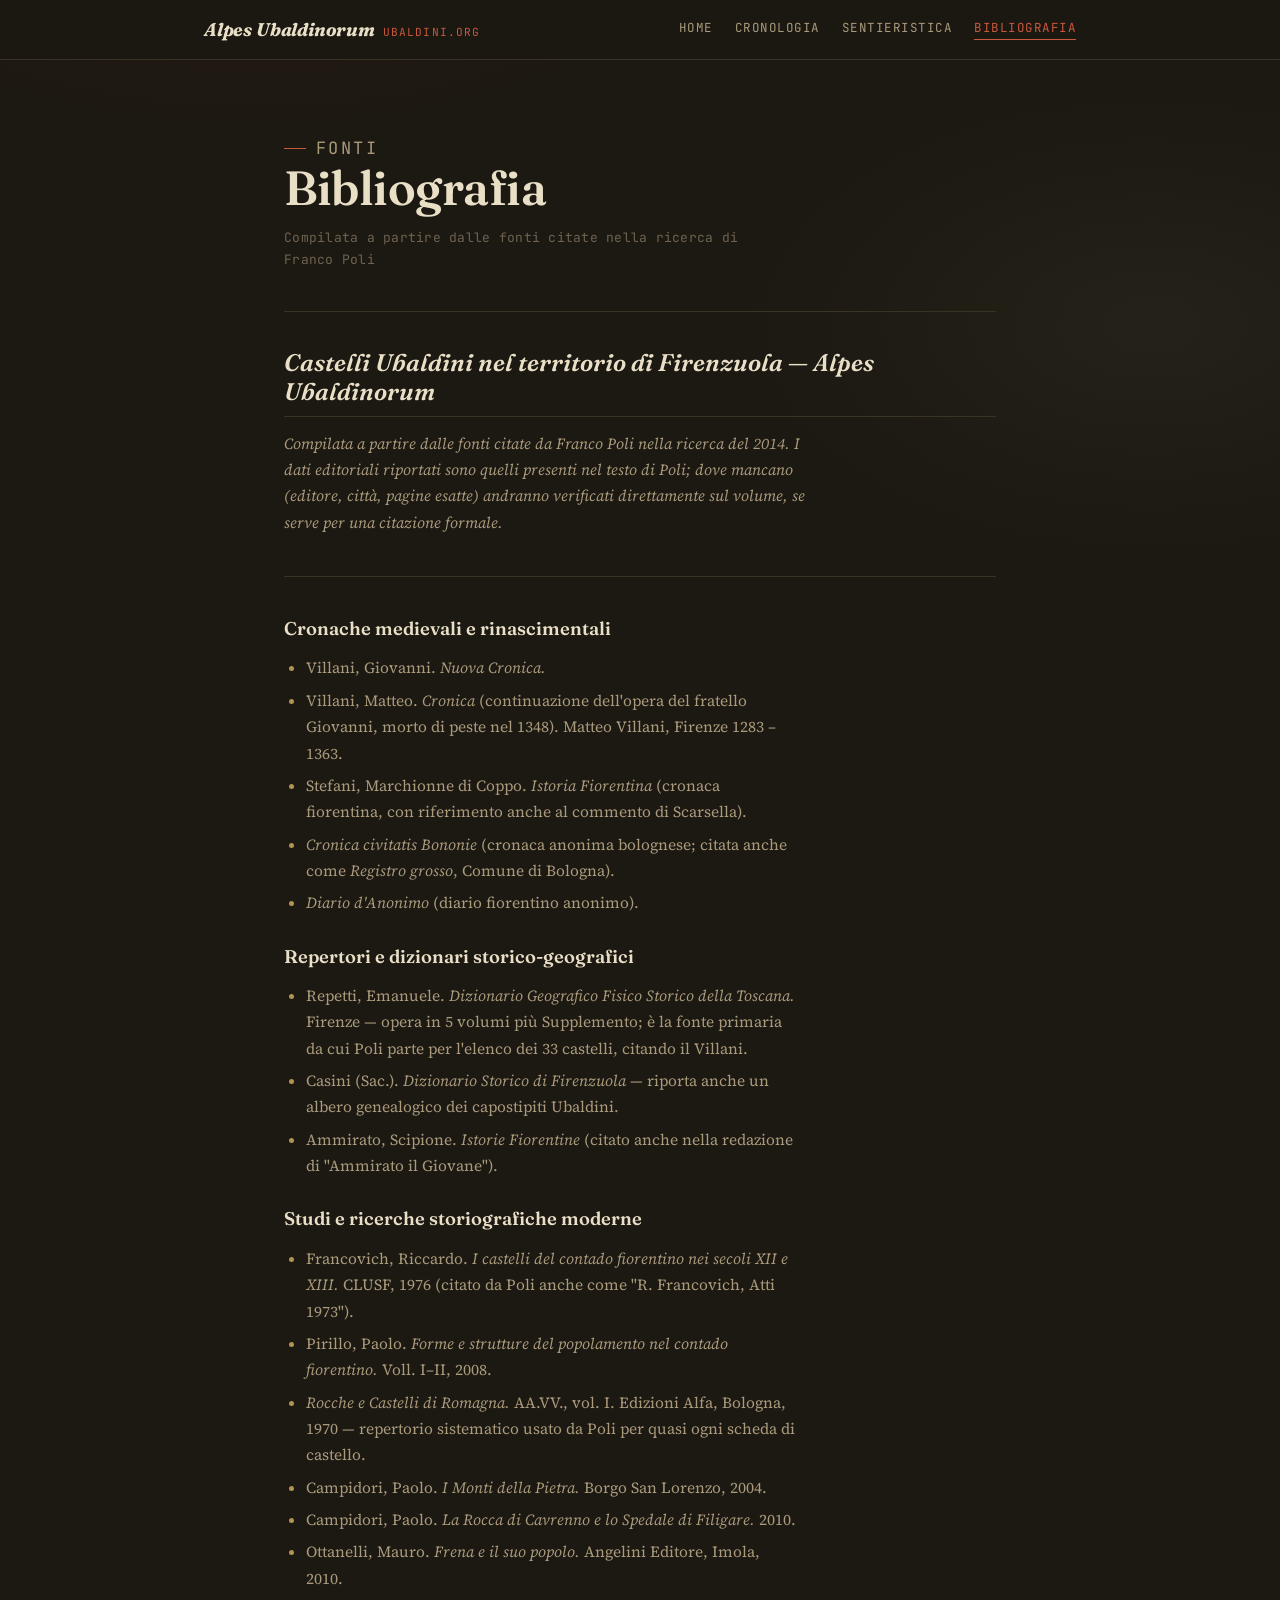
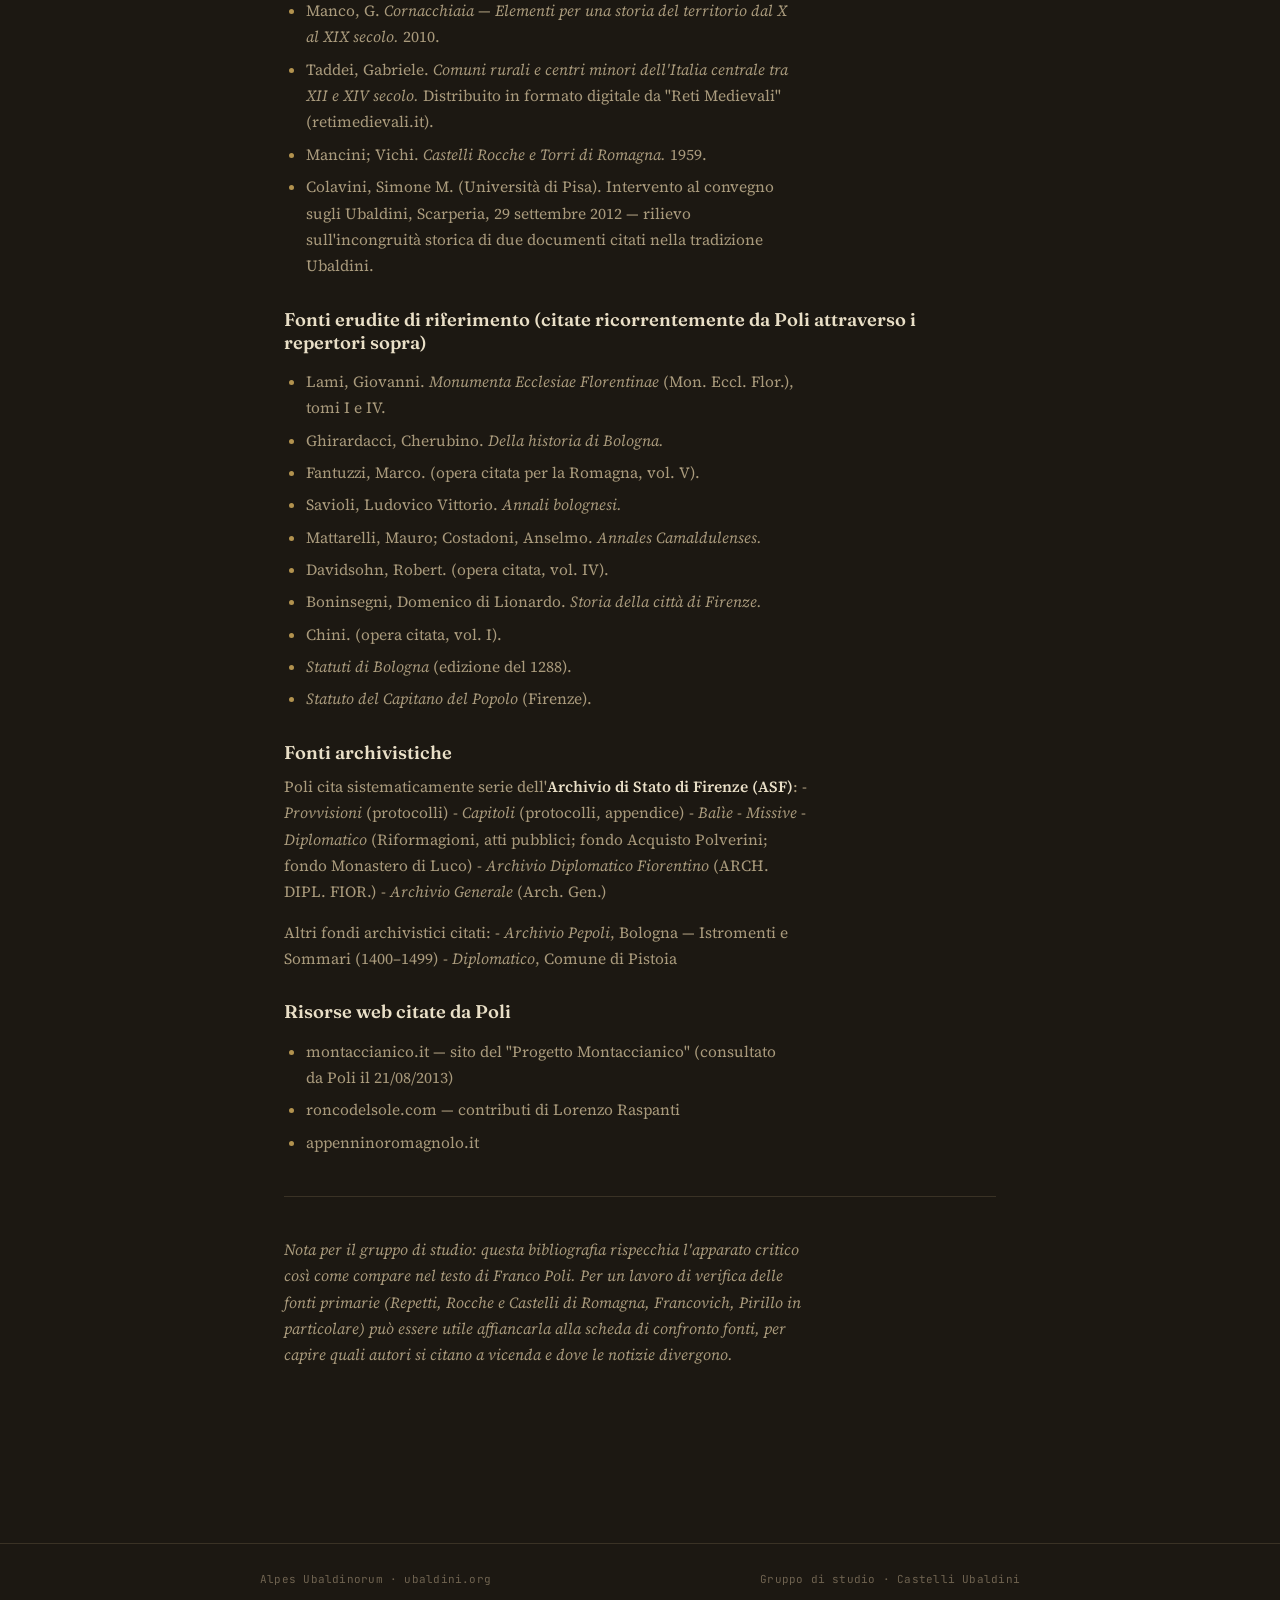
==== bibliografia.html @ 343eb8ae "Add files via upload" ====
<!DOCTYPE html>
<html lang="it">
<head>
<meta charset="UTF-8">
<meta name="viewport" content="width=device-width, initial-scale=1.0">
<title>Bibliografia — Alpes Ubaldinorum</title>
<link rel="preconnect" href="https://fonts.googleapis.com">
<link href="https://fonts.googleapis.com/css2?family=Fraunces:opsz,wght@9..144,400;9..144,500;9..144,600;9..144,700&family=Source+Serif+4:ital,wght@0,400;0,500;0,600;1,400&family=JetBrains+Mono:wght@400;500;600&display=swap" rel="stylesheet">
<link rel="stylesheet" href="assets/style.css">
</head>
<body>

<header class="site-header">
  <div class="nav-wrap">
    <a href="index.html" class="brand">Alpes <em>Ubaldinorum</em><span>ubaldini.org</span></a>
    <nav class="nav-links">
      <a href="index.html">Home</a>
      <a href="cronologia.html">Cronologia</a>
      <a href="sentieristica.html">Sentieristica</a>
      <a href="bibliografia.html" class="active">Bibliografia</a>
    </nav>
  </div>
</header>

<div class="wrap">
  <section class="page-hero">
    <p class="page-eyebrow">Fonti</p>
    <h1>Bibliografia</h1>
    <p class="sub">Compilata a partire dalle fonti citate nella ricerca di Franco Poli</p>
  </section>

  <div class="content">
<h2>Castelli Ubaldini nel territorio di Firenzuola — Alpes Ubaldinorum</h2>
<p><em>Compilata a partire dalle fonti citate da Franco Poli nella ricerca del 2014. I dati editoriali riportati sono quelli presenti nel testo di Poli; dove mancano (editore, città, pagine esatte) andranno verificati direttamente sul volume, se serve per una citazione formale.</em></p>
<hr />
<h3>Cronache medievali e rinascimentali</h3>
<ul>
<li>Villani, Giovanni. <em>Nuova Cronica.</em></li>
<li>Villani, Matteo. <em>Cronica</em> (continuazione dell'opera del fratello Giovanni, morto di peste nel 1348). Matteo Villani, Firenze 1283 – 1363.</li>
<li>Stefani, Marchionne di Coppo. <em>Istoria Fiorentina</em> (cronaca fiorentina, con riferimento anche al commento di Scarsella).</li>
<li><em>Cronica civitatis Bononie</em> (cronaca anonima bolognese; citata anche come <em>Registro grosso</em>, Comune di Bologna).</li>
<li><em>Diario d'Anonimo</em> (diario fiorentino anonimo).</li>
</ul>
<h3>Repertori e dizionari storico-geografici</h3>
<ul>
<li>Repetti, Emanuele. <em>Dizionario Geografico Fisico Storico della Toscana.</em> Firenze — opera in 5 volumi più Supplemento; è la fonte primaria da cui Poli parte per l'elenco dei 33 castelli, citando il Villani.</li>
<li>Casini (Sac.). <em>Dizionario Storico di Firenzuola</em> — riporta anche un albero genealogico dei capostipiti Ubaldini.</li>
<li>Ammirato, Scipione. <em>Istorie Fiorentine</em> (citato anche nella redazione di "Ammirato il Giovane").</li>
</ul>
<h3>Studi e ricerche storiografiche moderne</h3>
<ul>
<li>Francovich, Riccardo. <em>I castelli del contado fiorentino nei secoli XII e XIII.</em> CLUSF, 1976 (citato da Poli anche come "R. Francovich, Atti 1973").</li>
<li>Pirillo, Paolo. <em>Forme e strutture del popolamento nel contado fiorentino.</em> Voll. I–II, 2008.</li>
<li><em>Rocche e Castelli di Romagna.</em> AA.VV., vol. I. Edizioni Alfa, Bologna, 1970 — repertorio sistematico usato da Poli per quasi ogni scheda di castello.</li>
<li>Campidori, Paolo. <em>I Monti della Pietra.</em> Borgo San Lorenzo, 2004.</li>
<li>Campidori, Paolo. <em>La Rocca di Cavrenno e lo Spedale di Filigare.</em> 2010.</li>
<li>Ottanelli, Mauro. <em>Frena e il suo popolo.</em> Angelini Editore, Imola, 2010.</li>
<li>Manco, G. <em>Cornacchiaia — Elementi per una storia del territorio dal X al XIX secolo.</em> 2010.</li>
<li>Taddei, Gabriele. <em>Comuni rurali e centri minori dell'Italia centrale tra XII e XIV secolo.</em> Distribuito in formato digitale da "Reti Medievali" (retimedievali.it).</li>
<li>Mancini; Vichi. <em>Castelli Rocche e Torri di Romagna.</em> 1959.</li>
<li>Colavini, Simone M. (Università di Pisa). Intervento al convegno sugli Ubaldini, Scarperia, 29 settembre 2012 — rilievo sull'incongruità storica di due documenti citati nella tradizione Ubaldini.</li>
</ul>
<h3>Fonti erudite di riferimento (citate ricorrentemente da Poli attraverso i repertori sopra)</h3>
<ul>
<li>Lami, Giovanni. <em>Monumenta Ecclesiae Florentinae</em> (Mon. Eccl. Flor.), tomi I e IV.</li>
<li>Ghirardacci, Cherubino. <em>Della historia di Bologna.</em></li>
<li>Fantuzzi, Marco. (opera citata per la Romagna, vol. V).</li>
<li>Savioli, Ludovico Vittorio. <em>Annali bolognesi.</em></li>
<li>Mattarelli, Mauro; Costadoni, Anselmo. <em>Annales Camaldulenses.</em></li>
<li>Davidsohn, Robert. (opera citata, vol. IV).</li>
<li>Boninsegni, Domenico di Lionardo. <em>Storia della città di Firenze.</em></li>
<li>Chini. (opera citata, vol. I).</li>
<li><em>Statuti di Bologna</em> (edizione del 1288).</li>
<li><em>Statuto del Capitano del Popolo</em> (Firenze).</li>
</ul>
<h3>Fonti archivistiche</h3>
<p>Poli cita sistematicamente serie dell'<strong>Archivio di Stato di Firenze (ASF)</strong>:
- <em>Provvisioni</em> (protocolli)
- <em>Capitoli</em> (protocolli, appendice)
- <em>Balìe</em>
- <em>Missive</em>
- <em>Diplomatico</em> (Riformagioni, atti pubblici; fondo Acquisto Polverini; fondo Monastero di Luco)
- <em>Archivio Diplomatico Fiorentino</em> (ARCH. DIPL. FIOR.)
- <em>Archivio Generale</em> (Arch. Gen.)</p>
<p>Altri fondi archivistici citati:
- <em>Archivio Pepoli</em>, Bologna — Istromenti e Sommari (1400–1499)
- <em>Diplomatico</em>, Comune di Pistoia</p>
<h3>Risorse web citate da Poli</h3>
<ul>
<li>montaccianico.it — sito del "Progetto Montaccianico" (consultato da Poli il 21/08/2013)</li>
<li>roncodelsole.com — contributi di Lorenzo Raspanti</li>
<li>appenninoromagnolo.it</li>
</ul>
<hr />
<p><em>Nota per il gruppo di studio: questa bibliografia rispecchia l'apparato critico così come compare nel testo di Franco Poli. Per un lavoro di verifica delle fonti primarie (Repetti, Rocche e Castelli di Romagna, Francovich, Pirillo in particolare) può essere utile affiancarla alla scheda di confronto fonti, per capire quali autori si citano a vicenda e dove le notizie divergono.</em></p>
  </div>
</div>

<footer class="site-footer">
  <div class="wrap">
    <p>Alpes Ubaldinorum &middot; ubaldini.org</p>
    <p>Gruppo di studio &middot; Castelli Ubaldini</p>
  </div>
</footer>

</body>
</html>
---- assets/style.css ----
:root{
  --bg: #1c1812;
  --bg-panel: #251f18;
  --bg-panel-2: #2c251c;
  --ink: #e9dfc7;
  --ink-dim: #a99a7c;
  --ink-faint: #6f6350;
  --ember: #a13f2c;
  --ember-bright: #c8583d;
  --moss: #6b7752;
  --moss-dim: #4b5439;
  --line: #3a3225;
  --gold: #b3934f;
}
*{box-sizing:border-box;}
html{scroll-behavior:smooth;}
body{
  margin:0;
  background:
    radial-gradient(ellipse 900px 500px at 20% -5%, rgba(161,63,44,0.12), transparent 60%),
    radial-gradient(ellipse 700px 400px at 90% 10%, rgba(107,119,82,0.10), transparent 60%),
    var(--bg);
  color:var(--ink);
  font-family:'Source Serif 4', serif;
  -webkit-font-smoothing:antialiased;
  min-height:100vh;
}

/* ===== NAV ===== */
.site-header{
  border-bottom:1px solid var(--line);
  position:sticky; top:0; z-index:50;
  background:rgba(28,24,18,0.92);
  backdrop-filter:blur(6px);
}
.nav-wrap{
  max-width:920px; margin:0 auto;
  padding:18px 24px;
  display:flex; align-items:center; justify-content:space-between;
  flex-wrap:wrap; gap:12px;
}
.brand{
  font-family:'Fraunces', serif; font-weight:700; font-style:italic;
  font-size:1.15rem; color:var(--ink); text-decoration:none;
  letter-spacing:-0.01em;
}
.brand span{color:var(--ember-bright); font-style:normal; font-weight:400; font-family:'JetBrains Mono', monospace; font-size:0.7rem; letter-spacing:0.1em; text-transform:uppercase; margin-left:8px;}
.nav-links{display:flex; gap:22px; flex-wrap:wrap;}
.nav-links a{
  font-family:'JetBrains Mono', monospace;
  font-size:12.5px; letter-spacing:0.04em; text-transform:uppercase;
  color:var(--ink-dim); text-decoration:none;
  padding-bottom:3px; border-bottom:1px solid transparent;
  transition:color 0.15s, border-color 0.15s;
}
.nav-links a:hover, .nav-links a.active{color:var(--ember-bright); border-color:var(--ember-bright);}

/* ===== SHARED PAGE WRAP ===== */
.wrap{max-width:760px; margin:0 auto; padding:0 24px 100px;}

.page-hero{padding:56px 0 40px; border-bottom:1px solid var(--line);}
.page-eyebrow{
  font-family:'JetBrains Mono', monospace; font-size:12.5px; letter-spacing:0.14em;
  text-transform:uppercase; color:var(--ember-bright); margin:0 0 16px;
  display:flex; align-items:center; gap:10px;
}
.page-eyebrow::before{content:""; display:inline-block; width:22px; height:1px; background:var(--ember-bright);}
.page-hero h1{
  font-family:'Fraunces', serif; font-optical-sizing:auto; font-weight:600;
  font-size:clamp(2rem, 6.5vw, 3rem); line-height:1.05; margin:0 0 6px;
  color:var(--ink); letter-spacing:-0.01em;
}
.page-hero .sub{
  font-family:'JetBrains Mono', monospace; font-size:13px; color:var(--ink-faint);
  margin:14px 0 0; letter-spacing:0.02em;
}
.page-hero p{font-size:17px; line-height:1.68; color:var(--ink-dim); max-width:60ch; margin:18px 0 0;}
.page-hero p strong{color:var(--ink); font-weight:600;}

/* ===== CONTENT TYPOGRAPHY (markdown-derived pages) ===== */
.content{padding-top:36px;}
.content h2{
  font-family:'Fraunces', serif; font-weight:600; font-style:italic;
  font-size:1.5rem; color:var(--ink); margin:48px 0 14px;
  padding-bottom:10px; border-bottom:1px solid var(--line);
}
.content h2:first-child{margin-top:0;}
.content h3{
  font-family:'Fraunces', serif; font-weight:600;
  font-size:1.15rem; color:var(--ink); margin:28px 0 10px;
}
.content p{font-size:15.5px; line-height:1.7; color:var(--ink-dim); margin:0 0 14px; max-width:66ch;}
.content strong{color:var(--ink); font-weight:600;}
.content em{color:var(--ink-dim); font-style:italic;}
.content a{color:var(--ember-bright); text-decoration:underline; text-decoration-color:var(--line);}
.content ul, .content ol{color:var(--ink-dim); font-size:15.5px; line-height:1.7; max-width:64ch; padding-left:22px;}
.content li{margin-bottom:6px;}
.content li::marker{color:var(--gold);}
.content hr{border:none; border-top:1px solid var(--line); margin:40px 0;}
.content blockquote{
  border-left:2px solid var(--ember); margin:20px 0; padding:2px 0 2px 18px;
  color:var(--ink-faint); font-style:italic; font-size:15px;
}

.content table{
  width:100%; border-collapse:collapse; margin:20px 0 28px;
  font-size:13.5px;
}
.content th{
  font-family:'JetBrains Mono', monospace; font-size:10.5px; text-transform:uppercase;
  letter-spacing:0.05em; color:var(--gold); text-align:left;
  padding:8px 10px; border-bottom:1.5px solid var(--line);
}
.content td{
  padding:9px 10px; border-bottom:1px solid var(--line);
  color:var(--ink-dim); vertical-align:top; line-height:1.5;
}
.content tr:last-child td{border-bottom:none;}

/* ===== INDEX CARDS (homepage) ===== */
.card-grid{
  display:grid; grid-template-columns:1fr; gap:14px; margin-top:40px;
}
@media(min-width:600px){.card-grid{grid-template-columns:1fr 1fr;}}
.card{
  display:block; text-decoration:none;
  border:1px solid var(--line); border-radius:6px;
  padding:22px 20px;
  background:var(--bg-panel);
  transition:border-color 0.15s, transform 0.15s;
}
.card:hover{border-color:var(--ember); transform:translateY(-2px);}
.card-tag{
  font-family:'JetBrains Mono', monospace; font-size:10.5px; text-transform:uppercase;
  letter-spacing:0.08em; color:var(--moss); margin:0 0 10px; display:block;
}
.card h3{
  font-family:'Fraunces', serif; font-weight:600; font-size:1.2rem;
  color:var(--ink); margin:0 0 8px;
}
.card p{font-size:14px; line-height:1.55; color:var(--ink-faint); margin:0;}

/* ===== FOOTER ===== */
.site-footer{
  border-top:1px solid var(--line);
  margin-top:60px;
  padding:28px 24px 60px;
}
.site-footer .wrap{padding:0; display:flex; justify-content:space-between; flex-wrap:wrap; gap:10px;}
.site-footer p{
  font-family:'JetBrains Mono', monospace; font-size:11px; color:var(--ink-faint);
  letter-spacing:0.02em; margin:0;
}

@media (max-width:520px){
  .wrap{padding:0 16px 80px;}
  .page-hero{padding:40px 0 30px;}
  .nav-wrap{padding:14px 16px;}
  .content table{font-size:12px;}
}
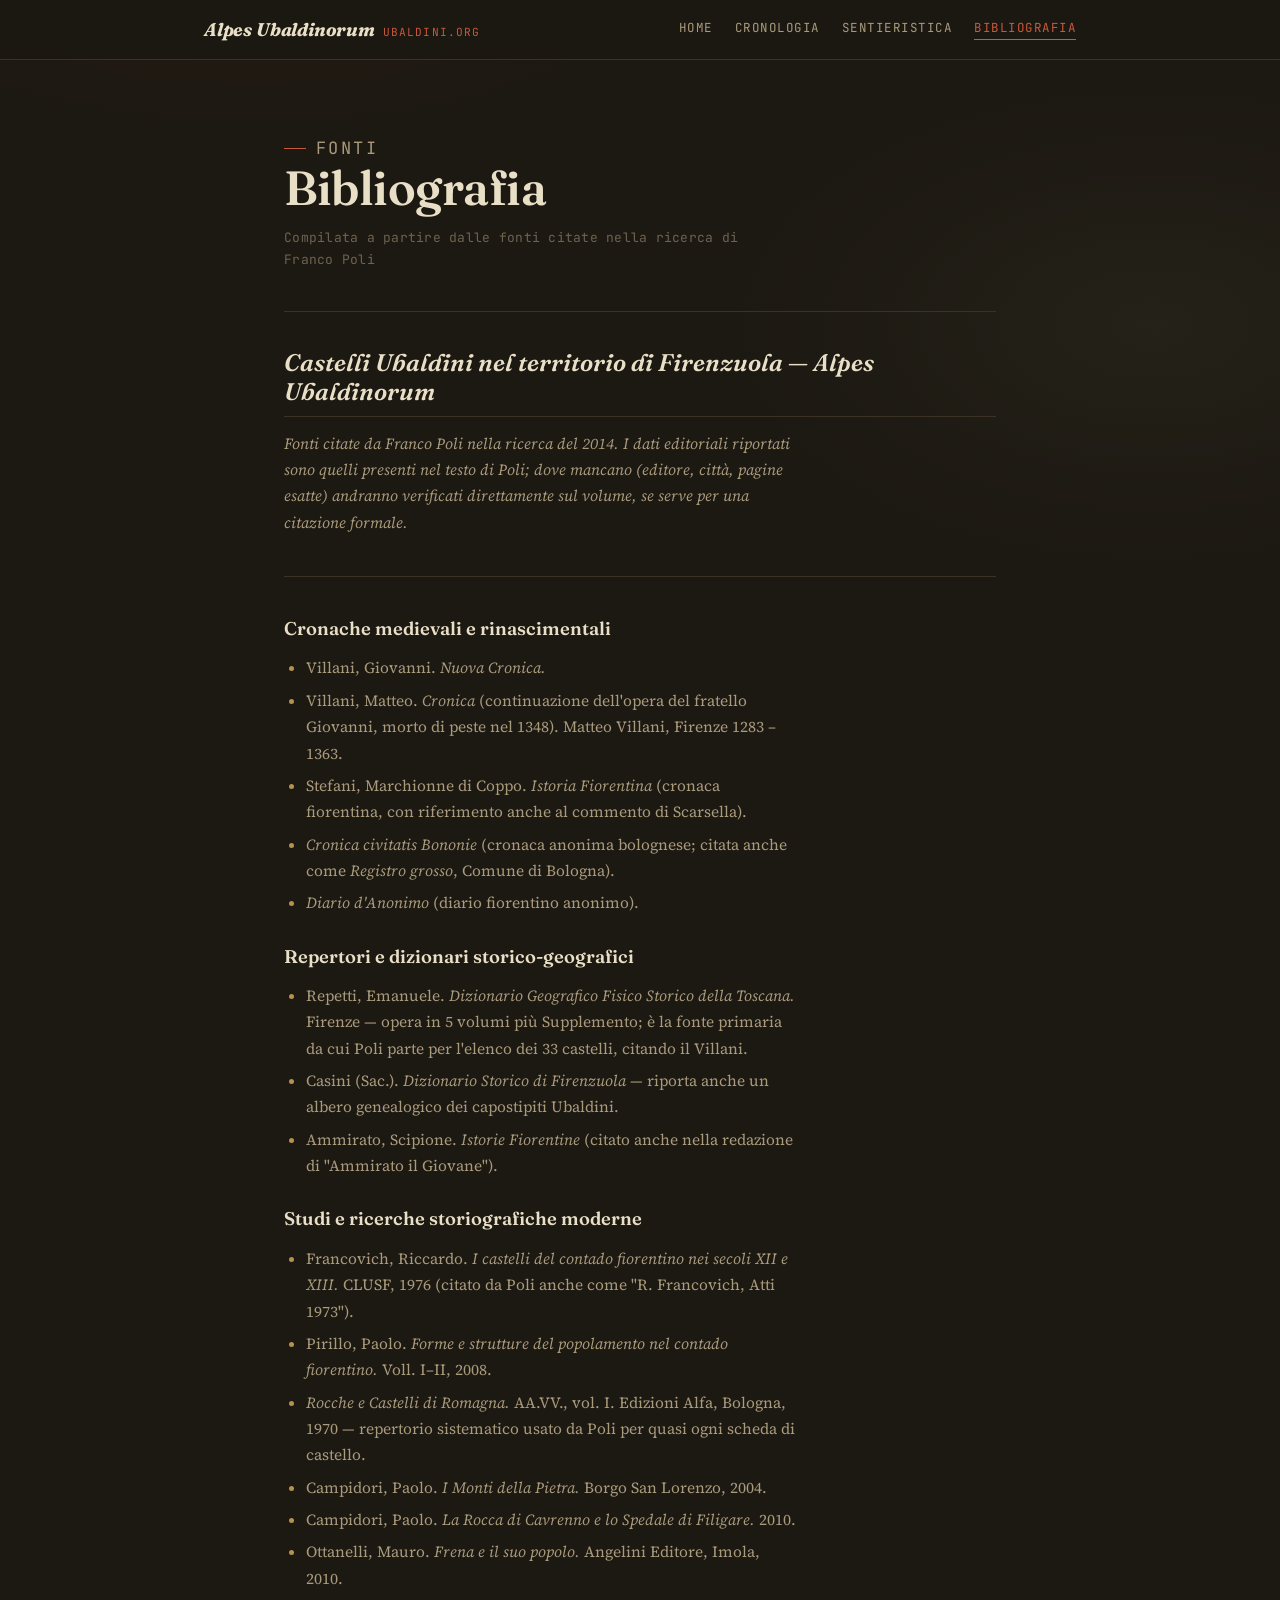
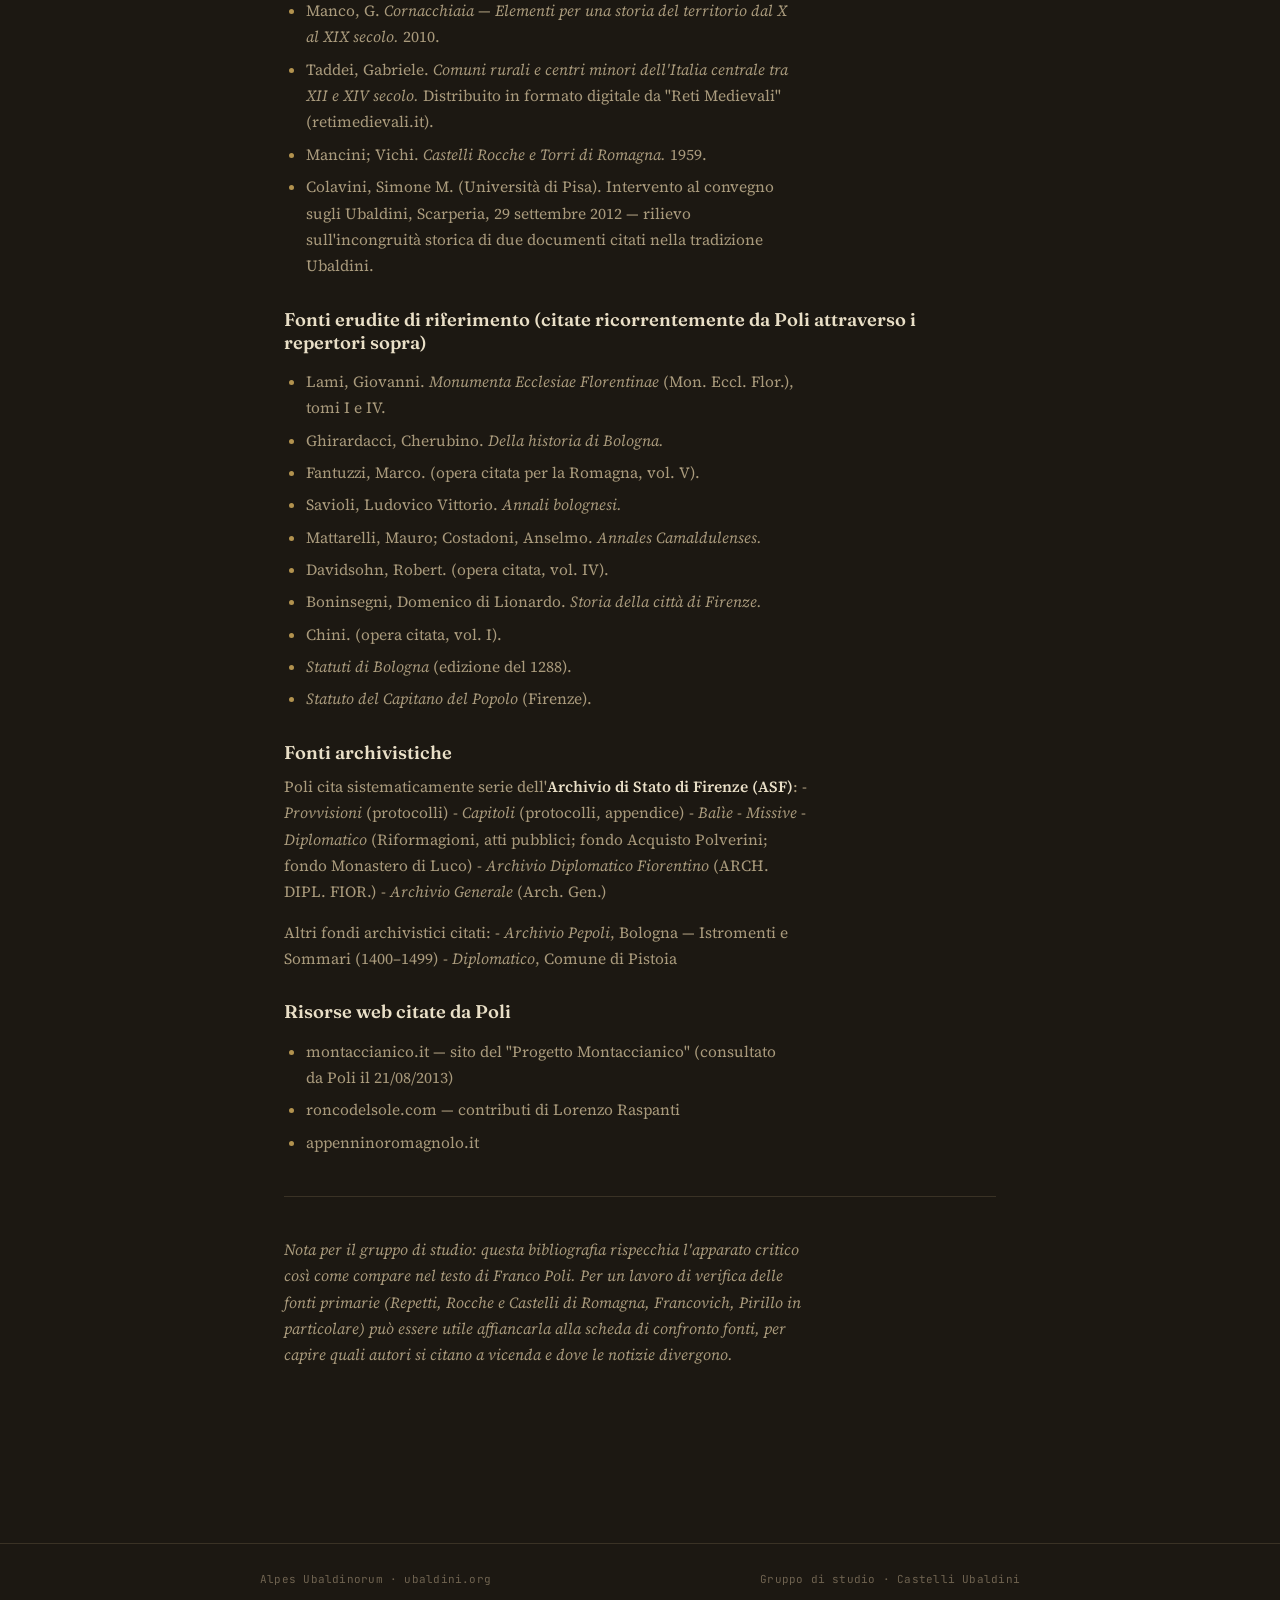
==== commit 1fedee0f: "Update citation description in bibliografia.html" ====
--- a/bibliografia.html
+++ b/bibliografia.html
@@ -31,7 +31,7 @@
 
   <div class="content">
 <h2>Castelli Ubaldini nel territorio di Firenzuola — Alpes Ubaldinorum</h2>
-<p><em>Compilata a partire dalle fonti citate da Franco Poli nella ricerca del 2014. I dati editoriali riportati sono quelli presenti nel testo di Poli; dove mancano (editore, città, pagine esatte) andranno verificati direttamente sul volume, se serve per una citazione formale.</em></p>
+<p><em>Fonti citate da Franco Poli nella ricerca del 2014. I dati editoriali riportati sono quelli presenti nel testo di Poli; dove mancano (editore, città, pagine esatte) andranno verificati direttamente sul volume, se serve per una citazione formale.</em></p>
 <hr />
 <h3>Cronache medievali e rinascimentali</h3>
 <ul>
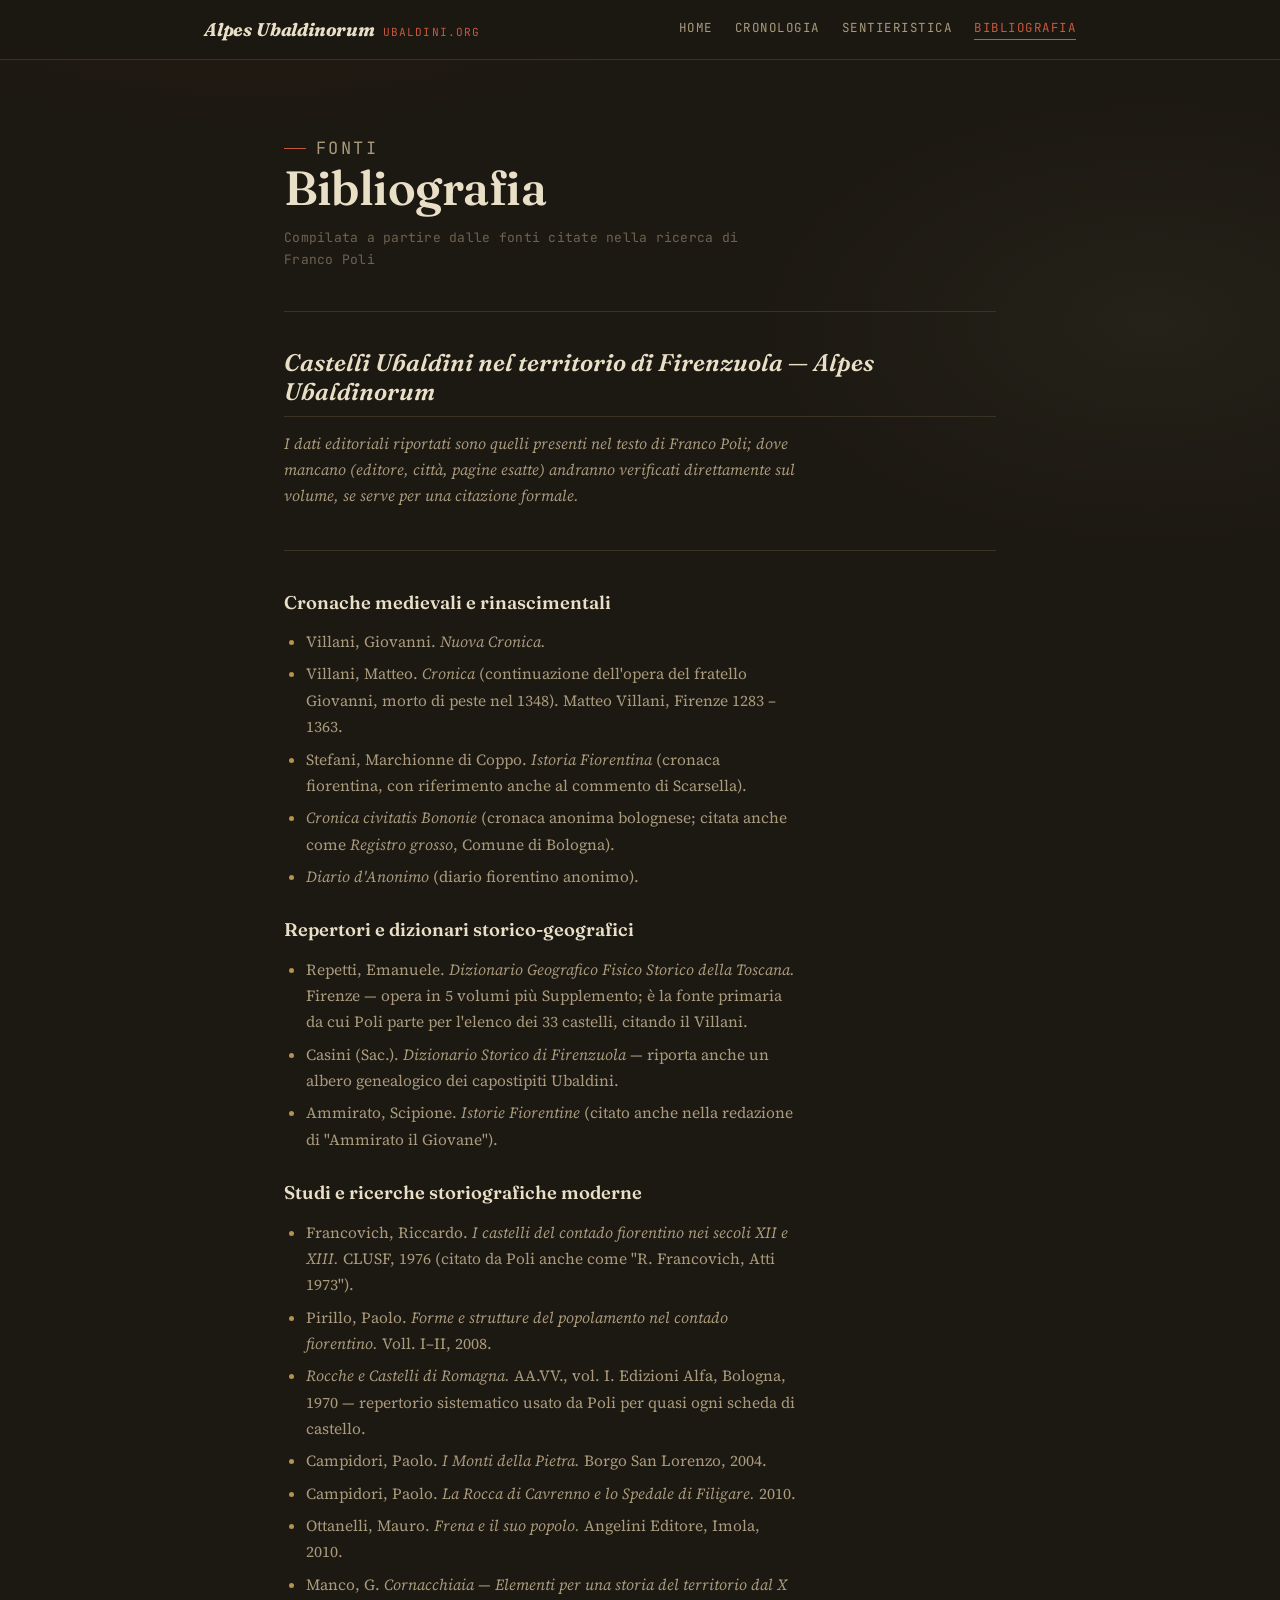
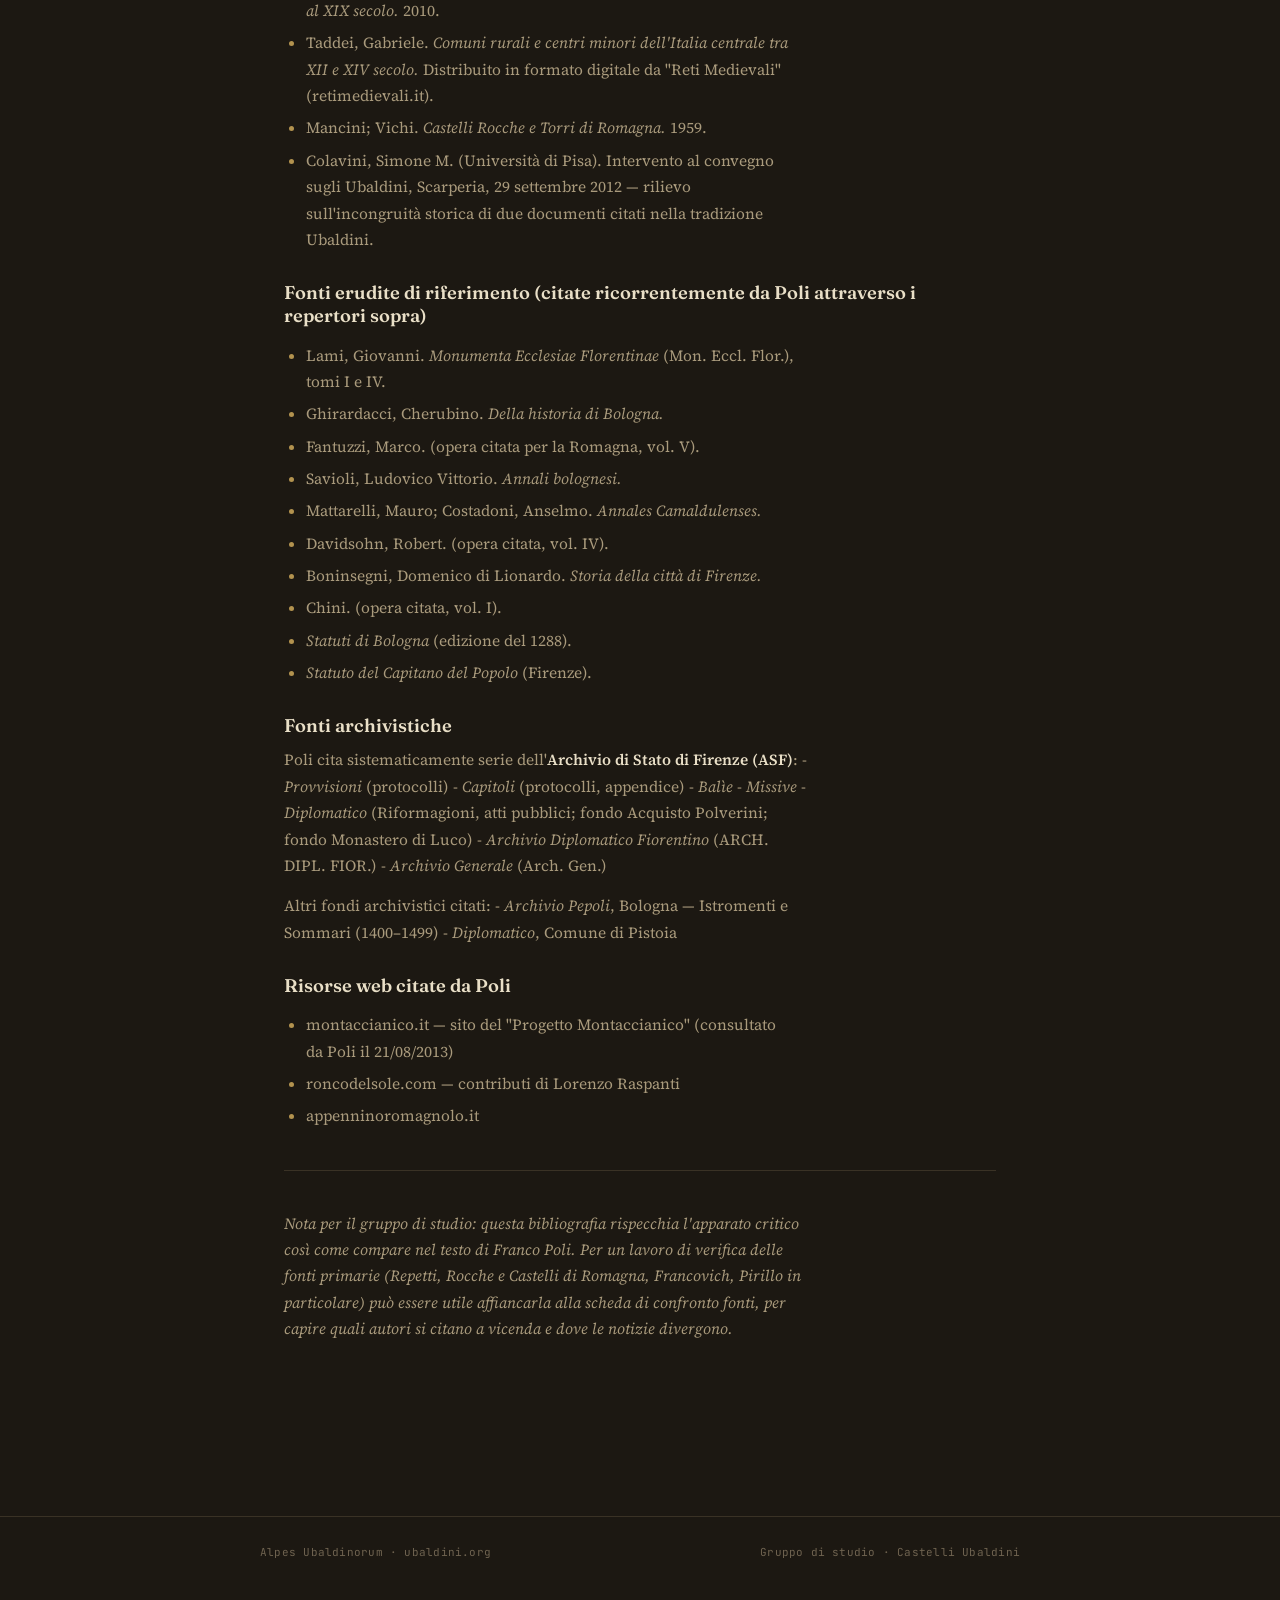
==== commit 594e4361: "Update citation source description in bibliografia.html" ====
--- a/bibliografia.html
+++ b/bibliografia.html
@@ -31,7 +31,7 @@
 
   <div class="content">
 <h2>Castelli Ubaldini nel territorio di Firenzuola — Alpes Ubaldinorum</h2>
-<p><em>Fonti citate da Franco Poli nella ricerca del 2014. I dati editoriali riportati sono quelli presenti nel testo di Poli; dove mancano (editore, città, pagine esatte) andranno verificati direttamente sul volume, se serve per una citazione formale.</em></p>
+<p><em>I dati editoriali riportati sono quelli presenti nel testo di Franco Poli; dove mancano (editore, città, pagine esatte) andranno verificati direttamente sul volume, se serve per una citazione formale.</em></p>
 <hr />
 <h3>Cronache medievali e rinascimentali</h3>
 <ul>
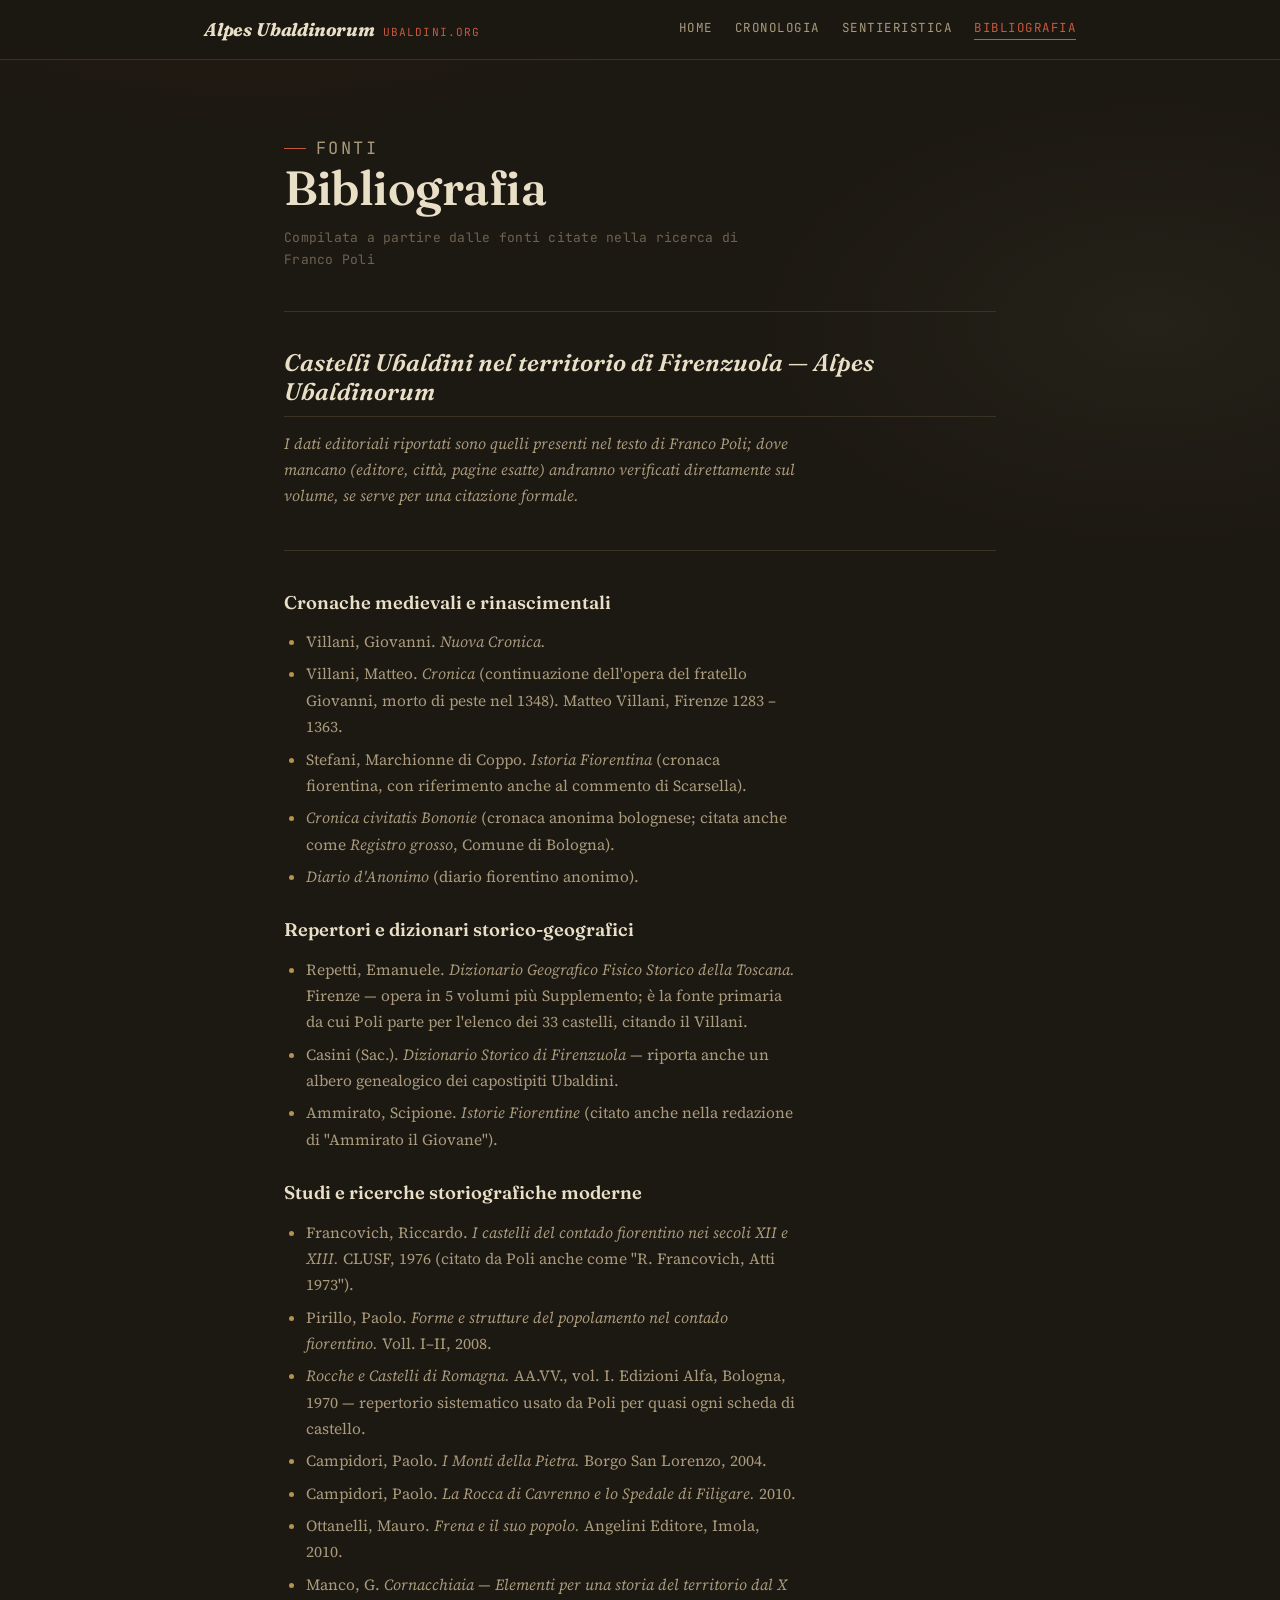
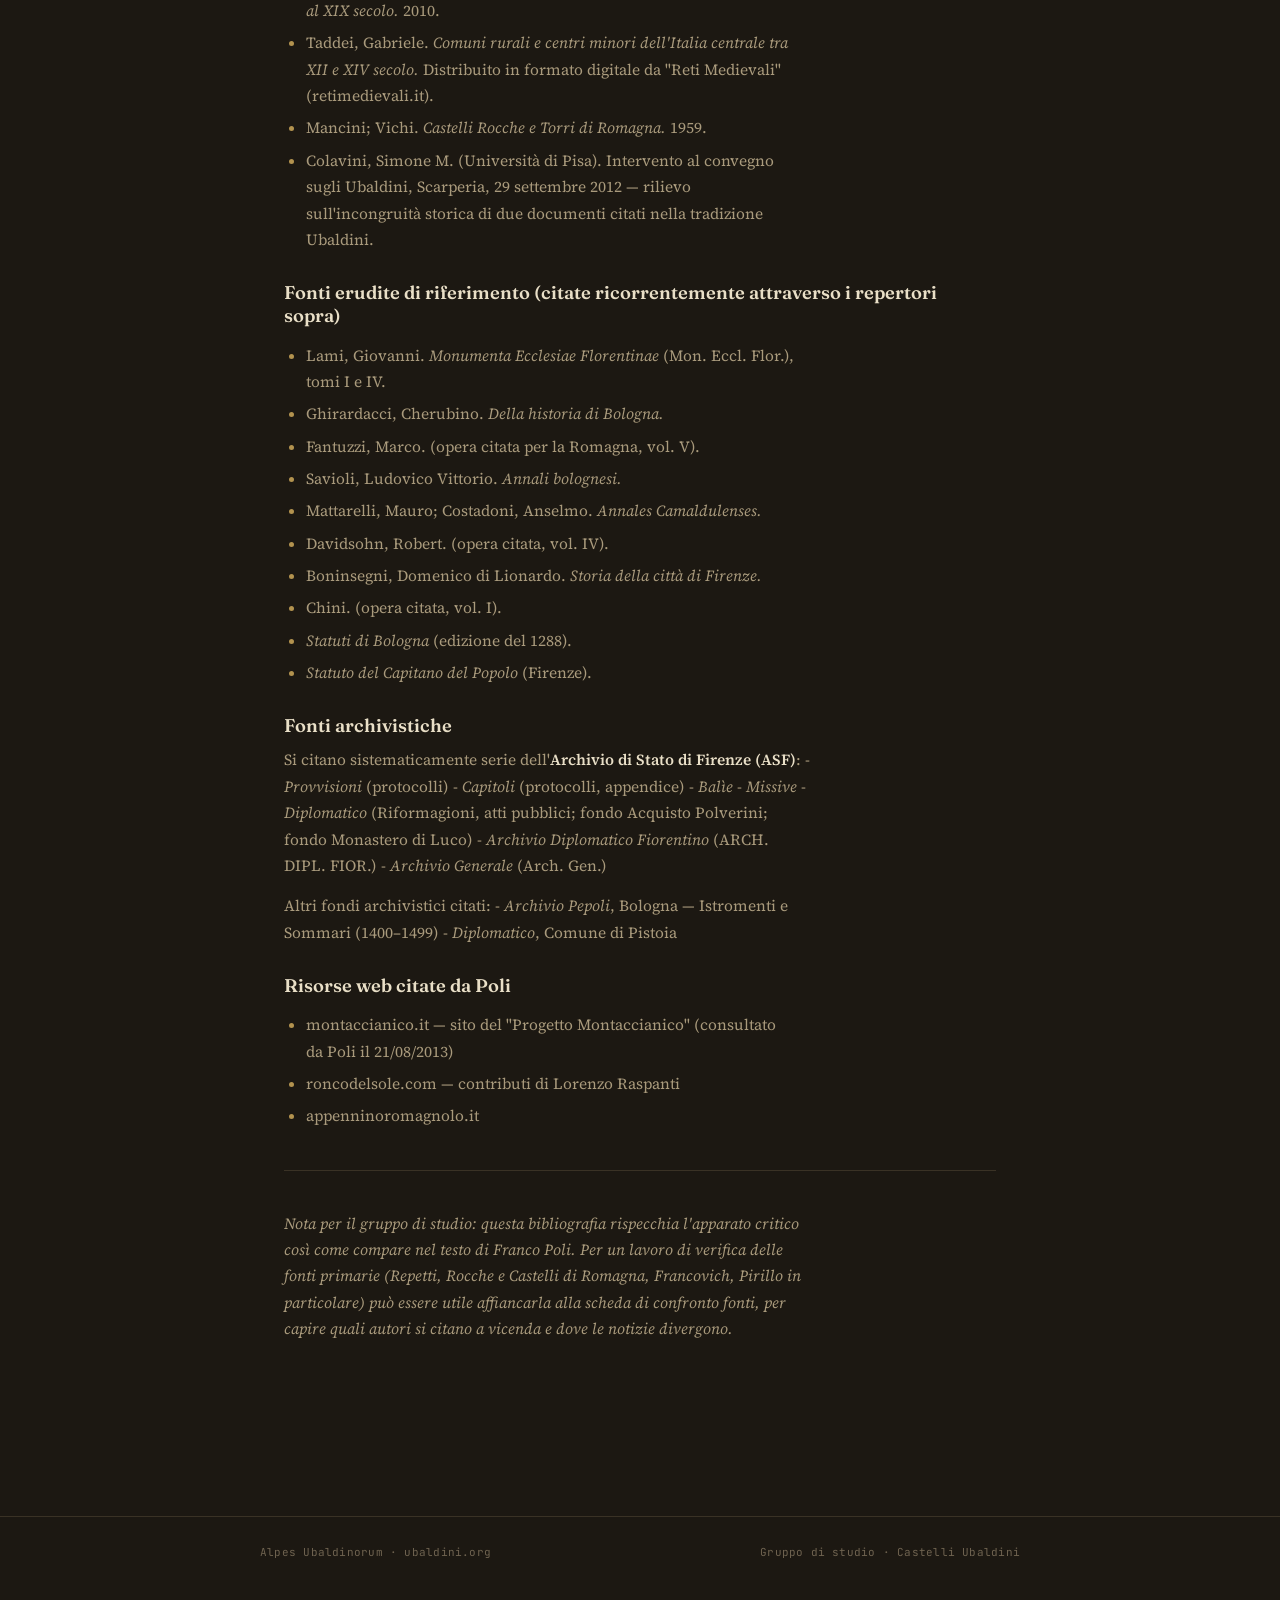
==== commit bf898561: "Fix wording in bibliografia.html" ====
--- a/bibliografia.html
+++ b/bibliografia.html
@@ -60,7 +60,7 @@
 <li>Mancini; Vichi. <em>Castelli Rocche e Torri di Romagna.</em> 1959.</li>
 <li>Colavini, Simone M. (Università di Pisa). Intervento al convegno sugli Ubaldini, Scarperia, 29 settembre 2012 — rilievo sull'incongruità storica di due documenti citati nella tradizione Ubaldini.</li>
 </ul>
-<h3>Fonti erudite di riferimento (citate ricorrentemente da Poli attraverso i repertori sopra)</h3>
+<h3>Fonti erudite di riferimento (citate ricorrentemente attraverso i repertori sopra)</h3>
 <ul>
 <li>Lami, Giovanni. <em>Monumenta Ecclesiae Florentinae</em> (Mon. Eccl. Flor.), tomi I e IV.</li>
 <li>Ghirardacci, Cherubino. <em>Della historia di Bologna.</em></li>
@@ -74,7 +74,7 @@
 <li><em>Statuto del Capitano del Popolo</em> (Firenze).</li>
 </ul>
 <h3>Fonti archivistiche</h3>
-<p>Poli cita sistematicamente serie dell'<strong>Archivio di Stato di Firenze (ASF)</strong>:
+<p>Si citano sistematicamente serie dell'<strong>Archivio di Stato di Firenze (ASF)</strong>:
 - <em>Provvisioni</em> (protocolli)
 - <em>Capitoli</em> (protocolli, appendice)
 - <em>Balìe</em>
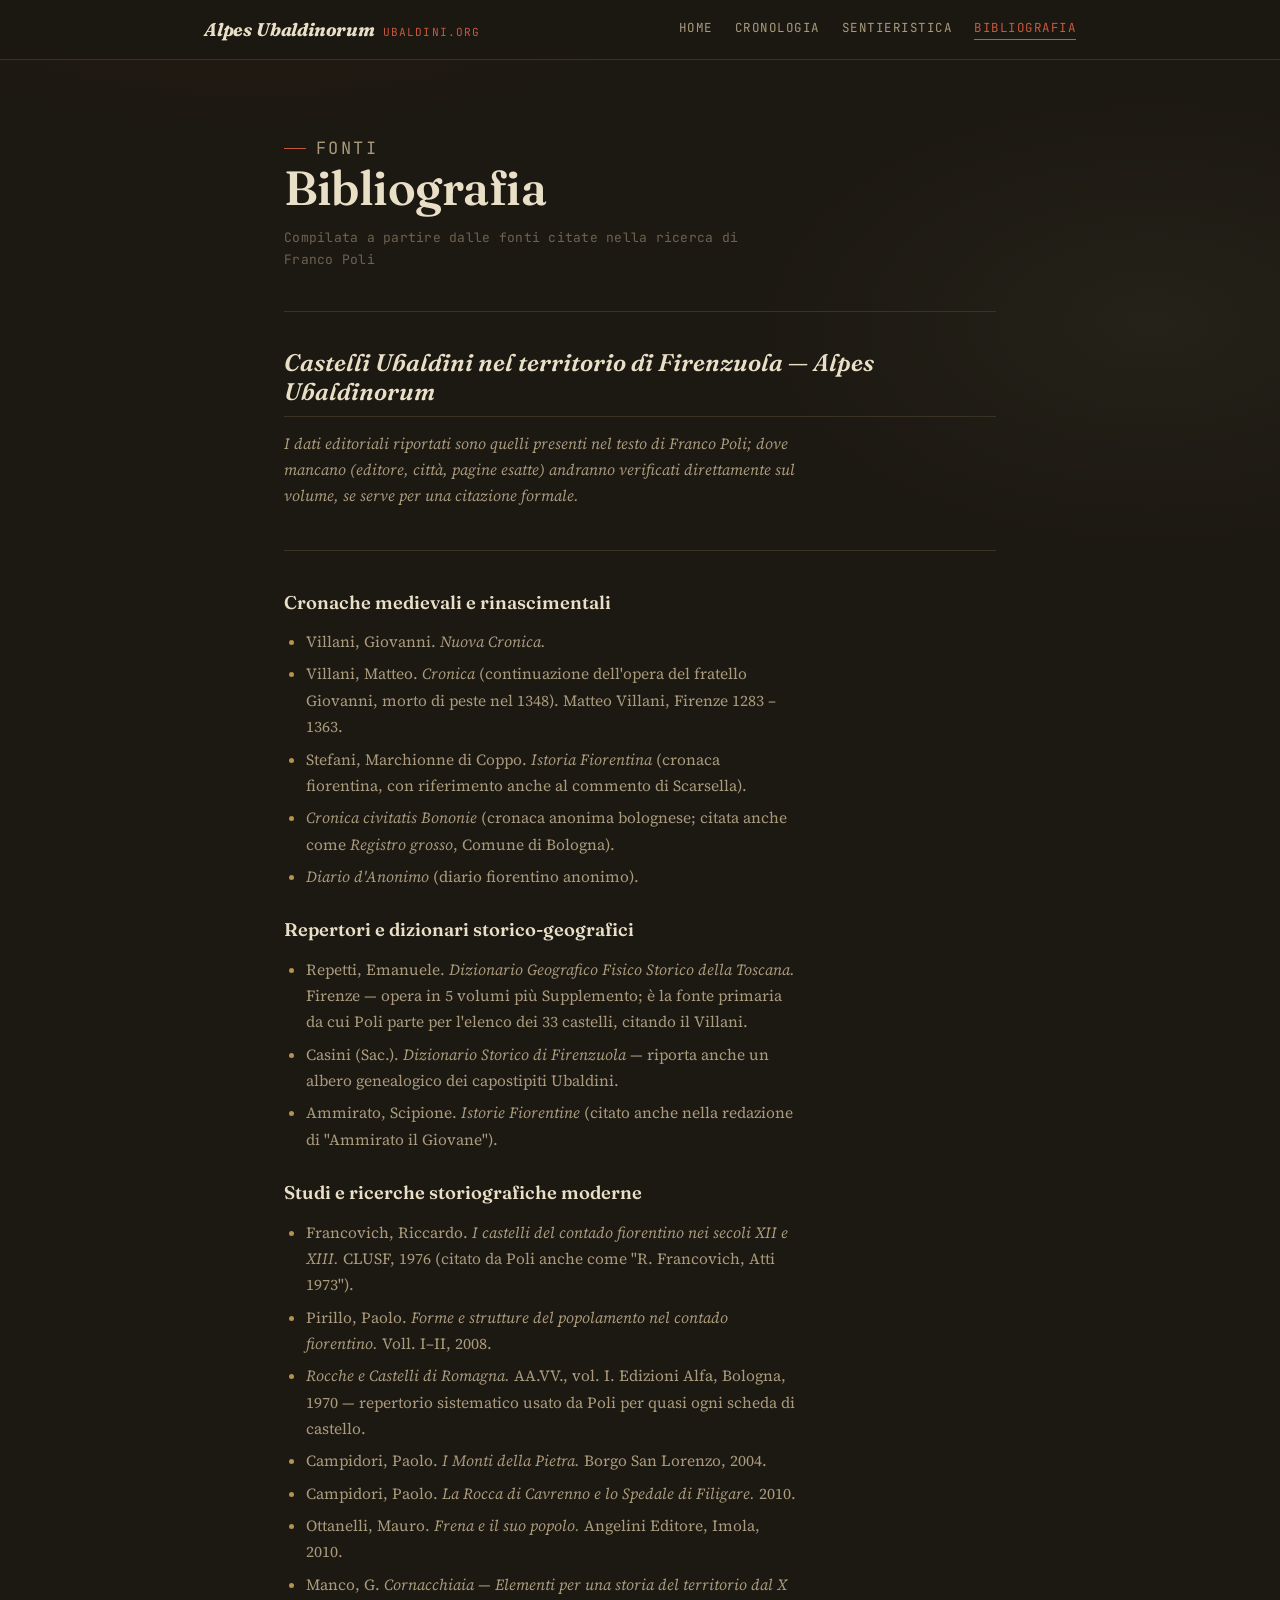
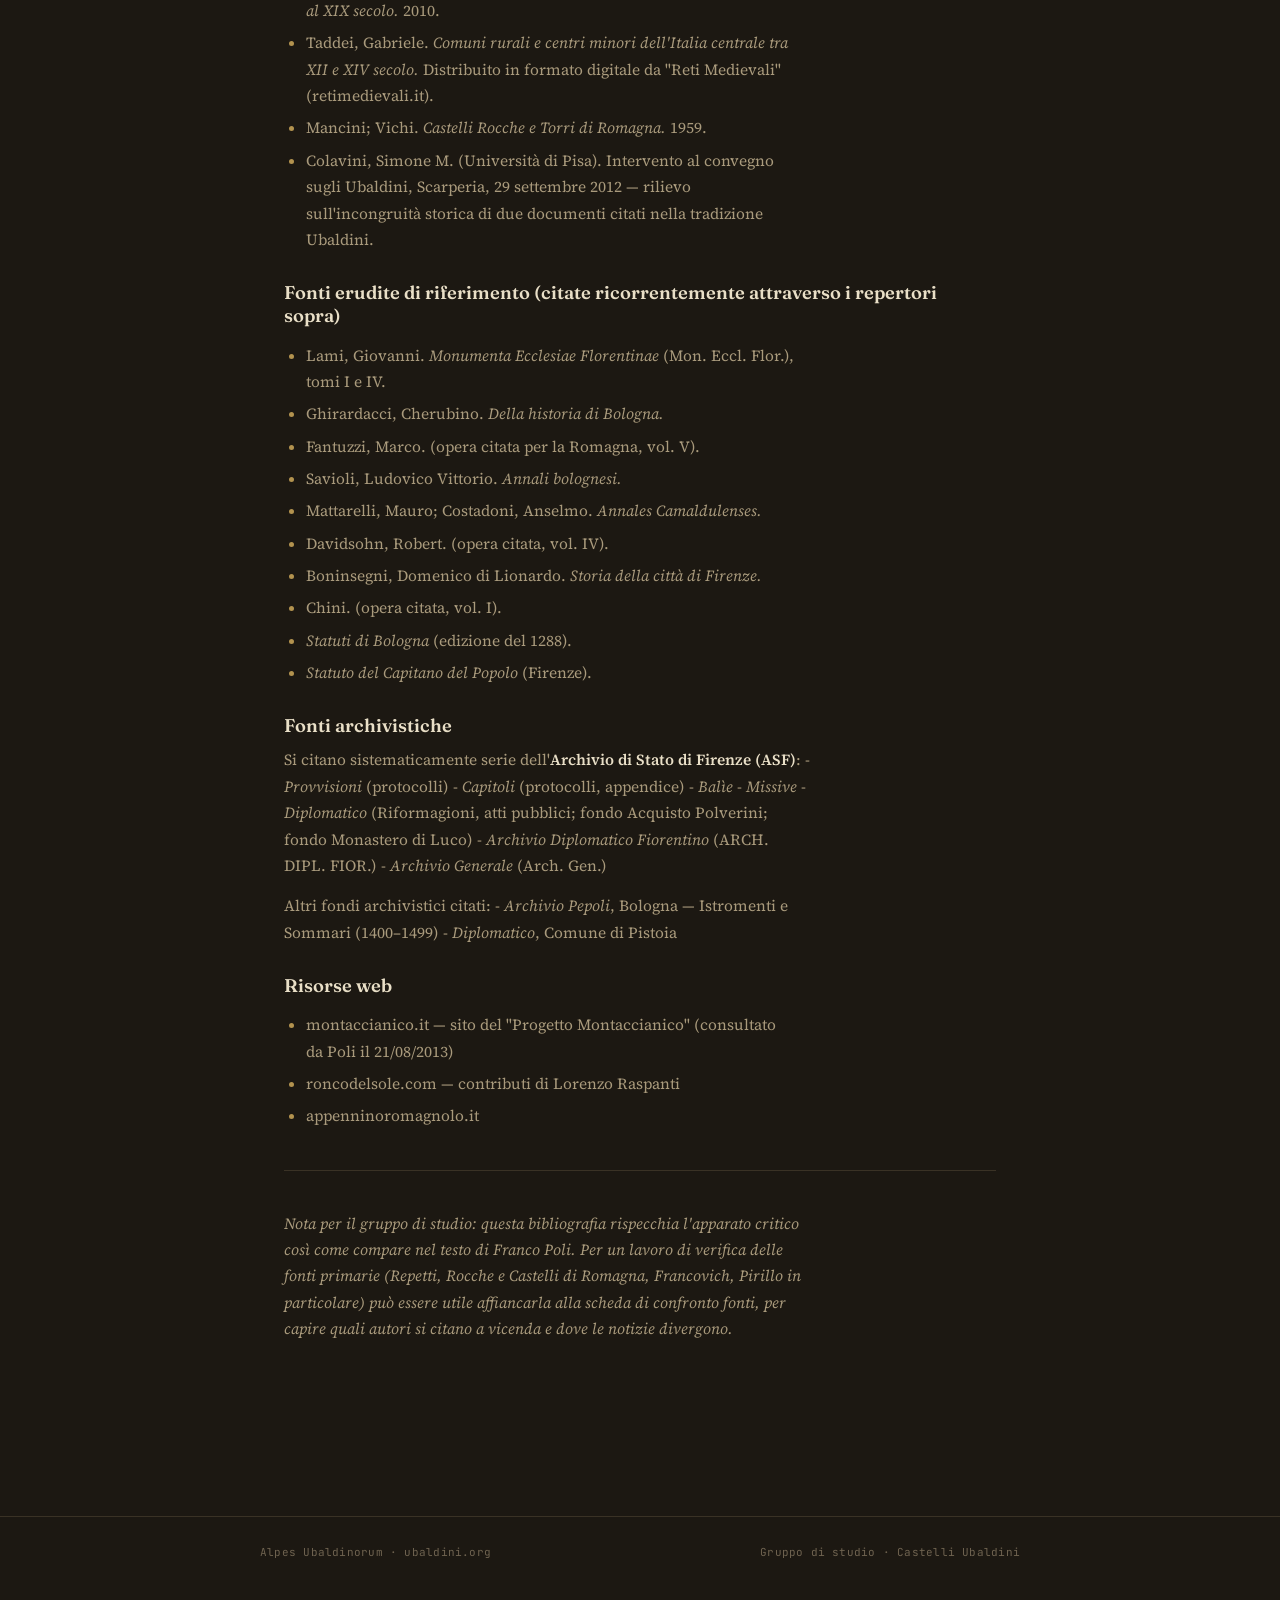
==== commit f27f404e: "Update section header for cited web resources" ====
--- a/bibliografia.html
+++ b/bibliografia.html
@@ -85,7 +85,7 @@
 <p>Altri fondi archivistici citati:
 - <em>Archivio Pepoli</em>, Bologna — Istromenti e Sommari (1400–1499)
 - <em>Diplomatico</em>, Comune di Pistoia</p>
-<h3>Risorse web citate da Poli</h3>
+<h3>Risorse web</h3>
 <ul>
 <li>montaccianico.it — sito del "Progetto Montaccianico" (consultato da Poli il 21/08/2013)</li>
 <li>roncodelsole.com — contributi di Lorenzo Raspanti</li>
